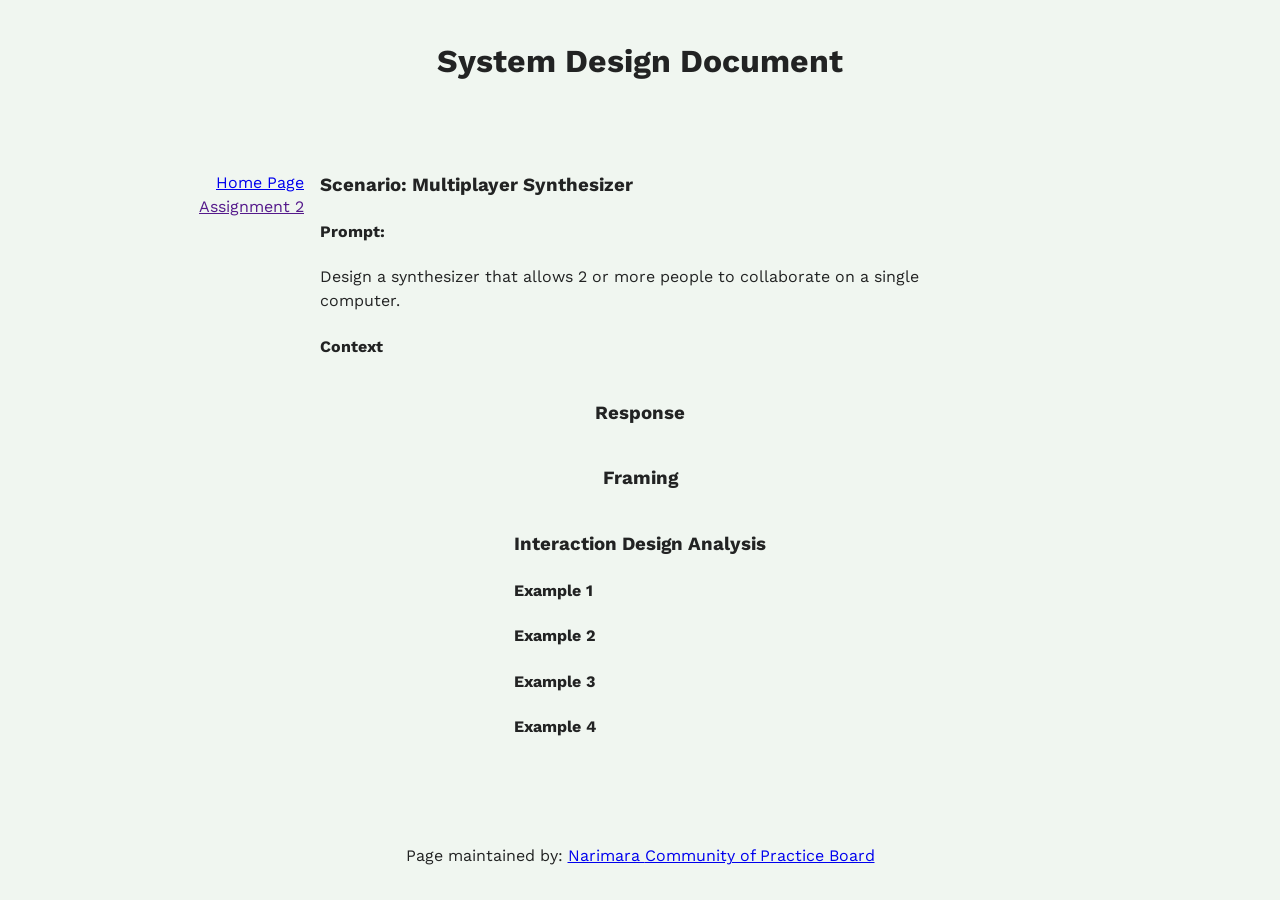
==== assignment1.html @ c4eed2b5 "Added prompt and made some structure changes Added the multiplayer synth prompt and also made a spac" ====
<!doctype html>
<html lang="en">
<head>
    <meta charset="UTF-8">
    <meta name="viewport"
          content="width=device-width, user-scalable=no, initial-scale=1.0, maximum-scale=1.0, minimum-scale=1.0">
    <meta http-equiv="X-UA-Compatible" content="ie=edge">

<!-- !!!!! -->
<!--    change this to refer to your specific page  -->
    <title>Assignment 1</title>

<!-- !!!!! -->
<!--  change this to your preferred icon  -->
    <!-- favicon was sourced from favicon.io but the original graphics are copyright 2020 Twitter, Inc
    and other contributors -->
    <!-- They are licensed under CC-BY 4.0 as linked below -->
    <!-- https://creativecommons.org/licenses/by/4.0/ -->
    <link rel="icon" type="image/png" href="./assets/icons/favicon.ico">

    <link rel="stylesheet" href="reset.css">
    <link rel="stylesheet" href="style.css">
</head>
<body>

    <header>
<!-- !!!!! -->
<!--    change this to your preferred online name  -->
        <h1>System Design Document</h1>
    </header>

    <div class="mainNavContainer">

        <nav>
            <a href="./index.html">Home Page</a>
            <a href="">Assignment 2</a>
        </nav>

        <main>

            <section id="scenario-section">
                <h3 class="firstSectionHeading">Scenario: Multiplayer Synthesizer</h3>

                <h4>Prompt:</h4>
                <p> Design a synthesizer that allows 2 or more people to collaborate on a single computer.</p>

                <h4>Context</h4>
                <p> </p>
            </section>

            <section>
                <h3>Response</h3>
            </section>

            <section>
                <h3>Framing</h3>
            </section>

            <section>
                <h3>Interaction Design Analysis</h3>
                <h4>Example 1</h4>
                <h4>Example 2</h4>
                <h4>Example 3</h4>
                <h4>Example 4</h4>
            </section>
        </main>

        <!-- this is an empty element which helps with spacing -->
        <aside></aside>

    </div>

    <footer>
        <p>
<!-- !!!!! -->
<!--    change this to your preferred online name and update link to refer to your github page  -->
            Page maintained by:
            <a href="https://github.com/narimara" target="_blank">
            Narimara
            </a>
            <a href="https://au.miro.com/app/board/u3jVOf59xnE=/?share_link_id=875955949148">
            Community of Practice Board
            </a>
        </p>
    </footer>
</body>
</html>
---- style.css ----
/*!!!!!*/
/*add in your own font imports here*/
/*remember to update them in the rest of the CSS : eg the body selector*/
@import url('https://fonts.googleapis.com/css2?family=Work+Sans:ital,wght@0,100..900;1,100..900&display=swap');

/*!!!!!*/
/*change out, and/or add colours to the colour scheme*/
:root{
    /* basic 2-bit palette from 1bit Monitor Glow Palette by Polyducks */
    /* https://lospec.com/palette-list/1bit-monitor-glow */
    --colour-1: #222323;
    --colour-2: #f0f6f0;
}

/* this swaps the colour order to account for user's OS dark mode */
/*!!!!!*/
/*remember to update the colours here too to reflect the above changes*/
@media (prefers-color-scheme: dark) {
    :root{
        --colour-1: #f0f6f0;
        --colour-2: #222323;
    }
}


body {
    background-color: var(--colour-2);
    color: var(--colour-1);
    font-family: 'Work Sans', sans-serif;
    line-height: 1.5;
    padding: 1rem;
    display: flex;
    flex-direction: column;
    gap: 1rem;
}

header {
    display: flex;
    justify-content: center;
    margin-block-end: 3rem;
}

.mainNavContainer {
    flex: 1;
    display: flex;
    justify-content: center;
    gap: 1rem;
}

nav {
    display: flex;
    flex-direction: column;
    min-width: fit-content;
    flex: 1;
    align-items: flex-end;
}

main {
    display: flex;
    flex-direction: column;
    align-items: center;
}

section{
    max-width: 80rch;
}


.firstSectionHeading{
    margin-top: 0;
}

aside {
    visibility: hidden;
    flex: 1;
}

footer {
    display: flex;
    justify-content: center;
    margin-block-start: 3rem;
}

/*technique from Kevin Powell*/
/*https://youtu.be/CU8Plk-53RU?si=zMpP0Pfbg1SaXeDB&t=255*/
/*longer post about how this works and the * + * selector*/
/*https://alistapart.com/article/axiomatic-css-and-lobotomized-owls/*/
.prose > * + * {
    margin-block-start: var(--prose-flow, 1em);
}

/* breakpoints from Material Design Spec https://m3.material.io/foundations/layout/breakpoints/overview */
/* while sometimes mobile first is recommended, as we will be focused on desktop, we will start there */

/* assumed base sizing is large (1200–1599px) : desktop  */

/* extra-large breakpoint : desktop, ultrawide monitors */
@media (width > 1600px) {

}

/* expanded breakpoint : phone or tablet in landscape, desktop */
@media (width < 1200px) {
    header {
        margin-block-end: 2rem;
    }
    footer {
        margin-block-start: 2rem;
    }
}
/* medium breakpoint : tablet in portrait */
@media (width < 840px) {
    header {
        margin-block-end: 1rem;
    }
    .mainNavContainer {
        flex-direction: column;
        justify-content: flex-start;
        align-items: center;
    }
    nav {
        flex: 0;
        width: 100%;
        max-width: 80rch;
        justify-content: space-between;
        flex-direction: row;
    }
    main {
        flex: 1;
    }
    aside {
        flex: 0;
    }
    footer {
        margin-block-start: 1rem;
    }
}
/* compact breakpoint : phone in portrait */
@media (width < 600px) {

}
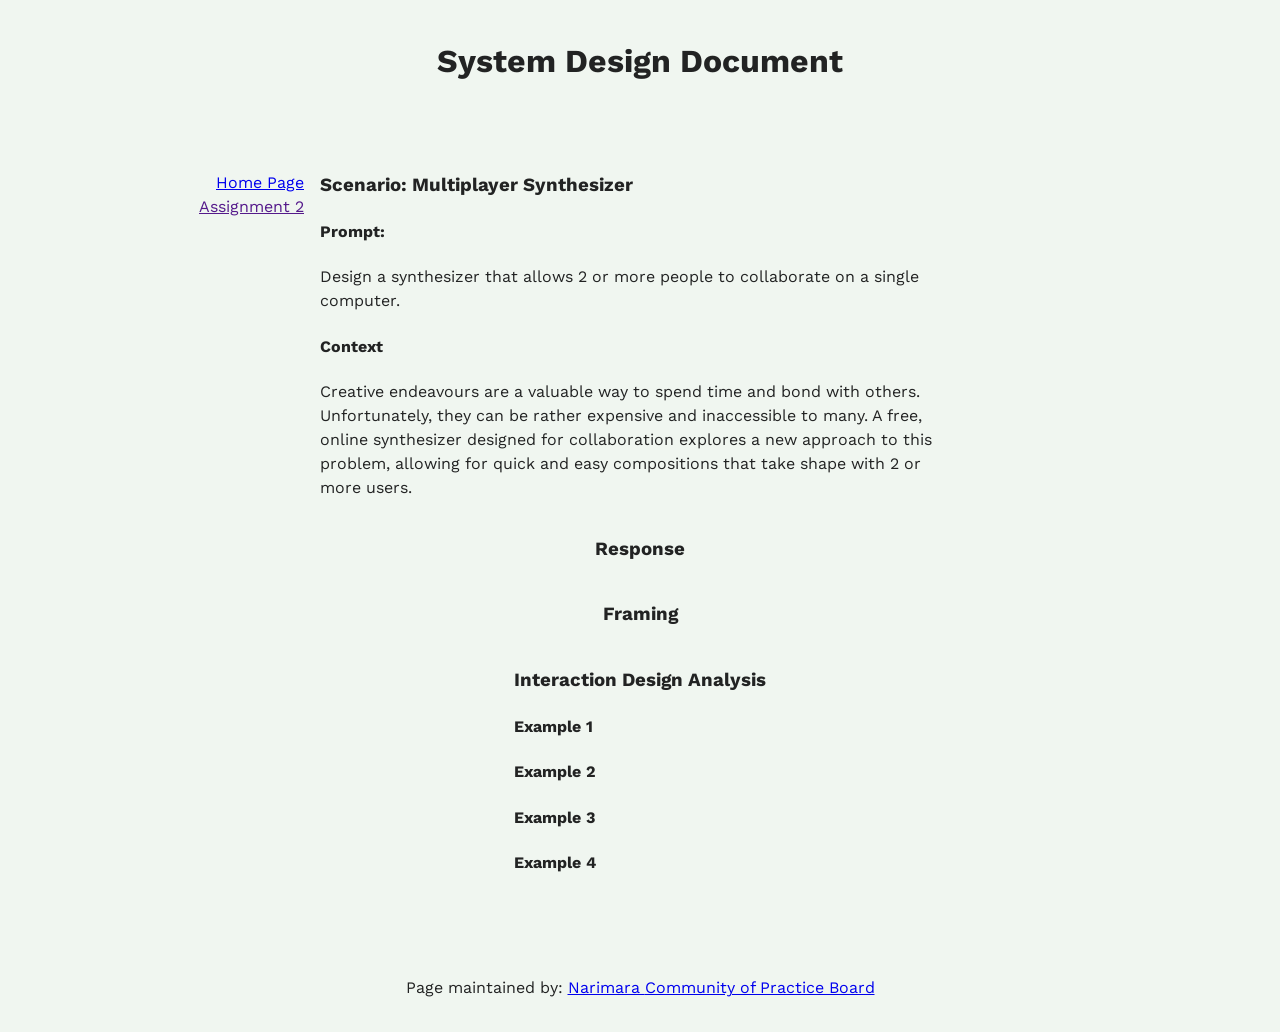
==== commit f10143ee: "added context Added the text for context subheading" ====
--- a/assignment1.html
+++ b/assignment1.html
@@ -45,7 +45,7 @@
                 <p> Design a synthesizer that allows 2 or more people to collaborate on a single computer.</p>
 
                 <h4>Context</h4>
-                <p> </p>
+                <p>Creative endeavours are a valuable way to spend time and bond with others. Unfortunately, they can be rather expensive and inaccessible to many. A free, online synthesizer designed for collaboration explores a new approach to this problem, allowing for quick and easy compositions that take shape with 2 or more users.</p>
             </section>
 
             <section>
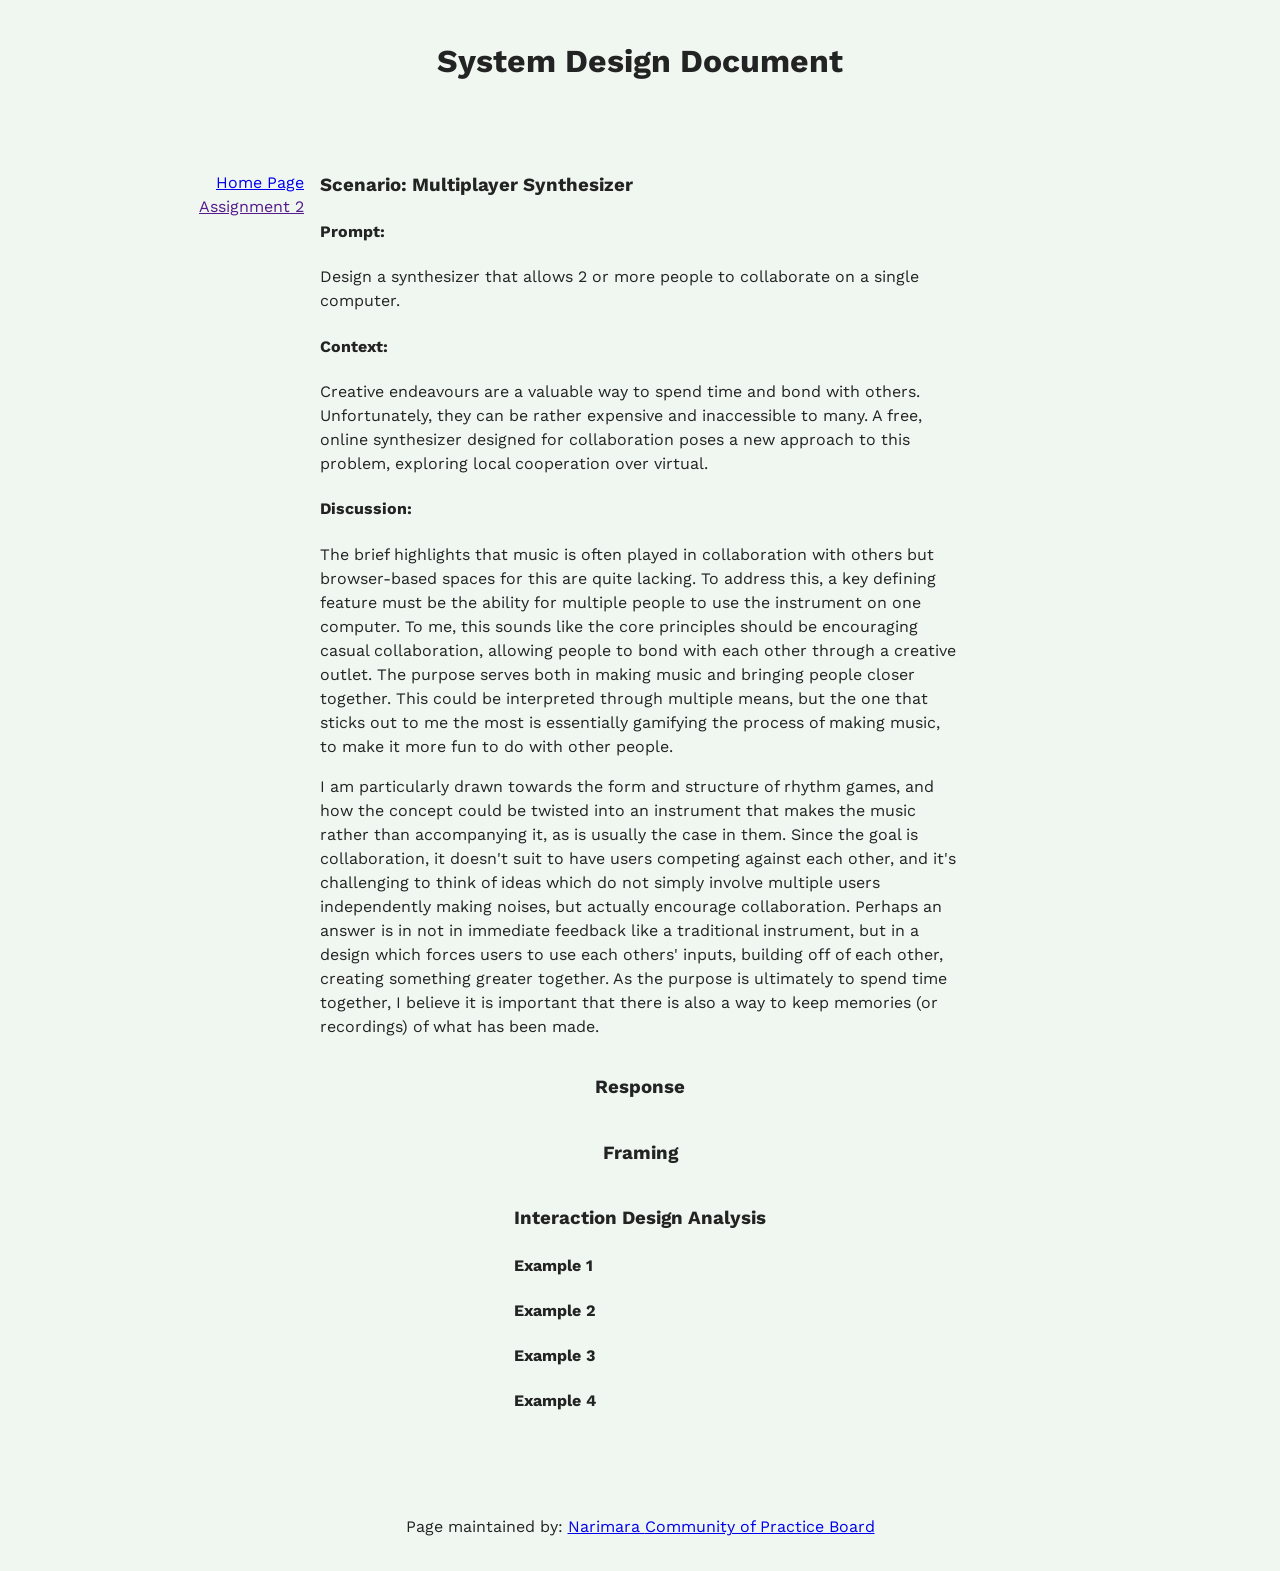
==== commit aa7ea71c: "adding discussion Minor edits to the context, adding the discussion section which follows my thinkin" ====
--- a/assignment1.html
+++ b/assignment1.html
@@ -44,11 +44,24 @@
                 <h4>Prompt:</h4>
                 <p> Design a synthesizer that allows 2 or more people to collaborate on a single computer.</p>
 
-                <h4>Context</h4>
-                <p>Creative endeavours are a valuable way to spend time and bond with others. Unfortunately, they can be rather expensive and inaccessible to many. A free, online synthesizer designed for collaboration explores a new approach to this problem, allowing for quick and easy compositions that take shape with 2 or more users.</p>
+                <h4>Context:</h4>
+                <p>Creative endeavours are a valuable way to spend time and bond with others. Unfortunately, they can be rather expensive and inaccessible to many. A free, online synthesizer designed for collaboration poses a new approach to this problem, exploring local cooperation over virtual.</p>
+
+                <h4>Discussion:</h4>
+                <p>
+                    The brief highlights that music is often played in collaboration with others but browser-based spaces for this are quite lacking. To address this, a key defining feature must be the ability for multiple people to use the instrument on one computer. To me, this sounds like the core principles should be encouraging casual collaboration, allowing people to bond with each other through a creative outlet. The purpose serves both in making music and bringing people closer together. This could be interpreted through multiple means, but the one that sticks out to me the most is essentially gamifying the process of making music, to make it more fun to do with other people.
+                </p>
+
+                <p>
+                    I am particularly drawn towards the form and structure of rhythm games, and how the concept could be twisted into an instrument that makes the music rather than accompanying it, as is usually the case in them. Since the goal is collaboration, it doesn't suit to have users competing against each other, and it's challenging to think of ideas which do not simply involve multiple users independently making noises, but actually encourage collaboration. Perhaps an answer is in not in immediate feedback like a traditional instrument, but in a design which forces users to use each others' inputs, building off of each other, creating something greater together. As the purpose is ultimately to spend time together, I believe it is important that there is also a way to keep memories (or recordings) of what has been made.
+                </p>
+
+                <p>
+                    
+                </p>
             </section>
 
-            <section>
+
                 <h3>Response</h3>
             </section>
 
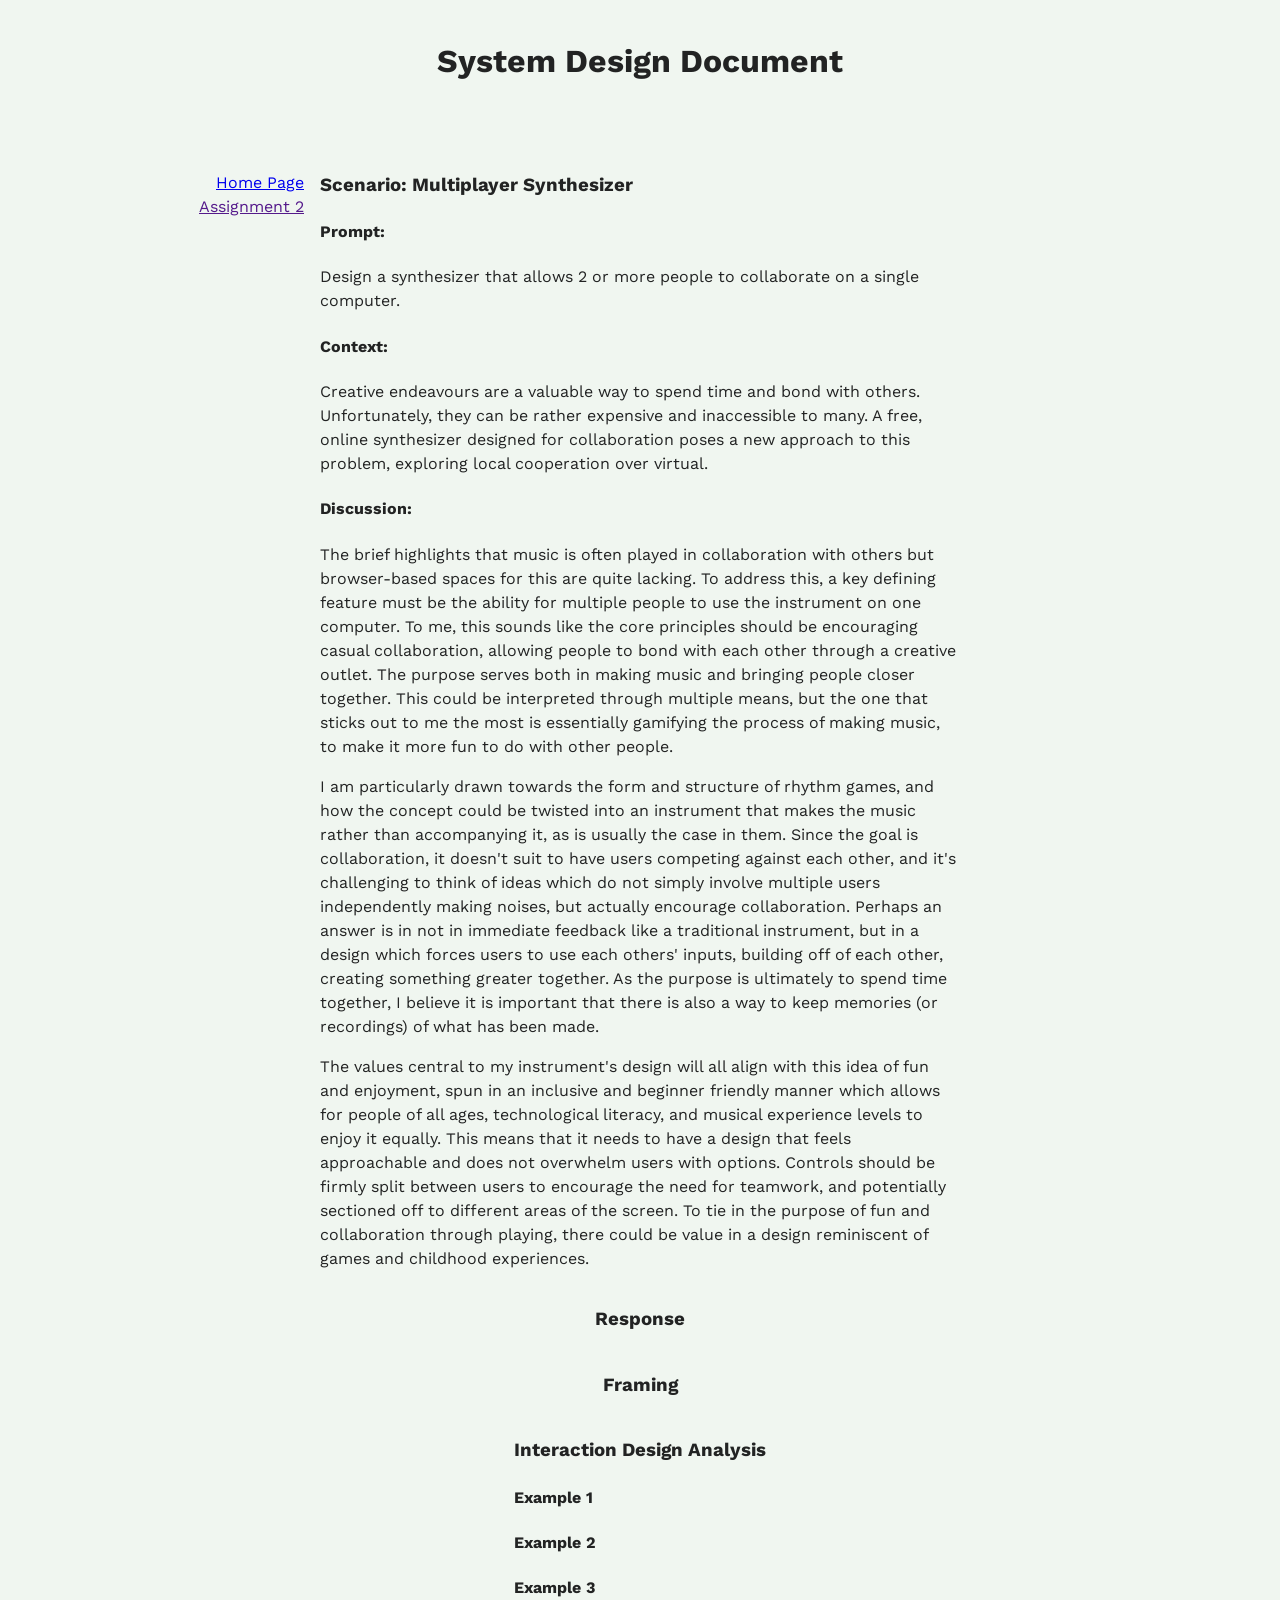
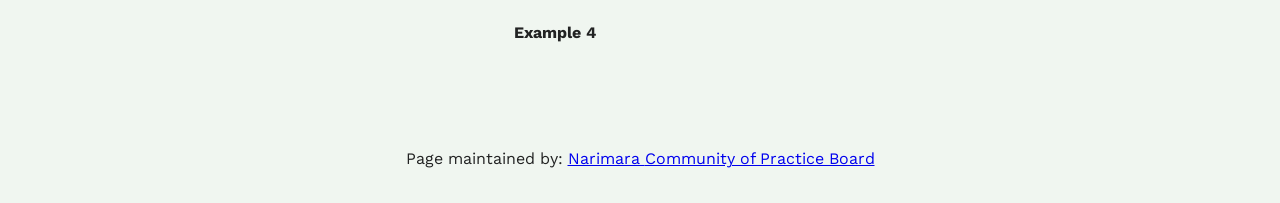
==== commit e2246687: "Completed discussion section Added considerations for framing in the context of building the instrum" ====
--- a/assignment1.html
+++ b/assignment1.html
@@ -55,9 +55,9 @@
                 <p>
                     I am particularly drawn towards the form and structure of rhythm games, and how the concept could be twisted into an instrument that makes the music rather than accompanying it, as is usually the case in them. Since the goal is collaboration, it doesn't suit to have users competing against each other, and it's challenging to think of ideas which do not simply involve multiple users independently making noises, but actually encourage collaboration. Perhaps an answer is in not in immediate feedback like a traditional instrument, but in a design which forces users to use each others' inputs, building off of each other, creating something greater together. As the purpose is ultimately to spend time together, I believe it is important that there is also a way to keep memories (or recordings) of what has been made.
                 </p>
+                    The values central to my instrument's design will all align with this idea of fun and enjoyment, spun in an inclusive and beginner friendly manner which allows for people of all ages, technological literacy, and musical experience levels to enjoy it equally. This means that it needs to have a design that feels approachable and does not overwhelm users with options. Controls should be firmly split between users to encourage the need for teamwork, and potentially sectioned off to different areas of the screen. To tie in the purpose of fun and collaboration through playing, there could be value in a design reminiscent of games and childhood experiences.
+                <p>
 
-                <p>
-                    
                 </p>
             </section>
 
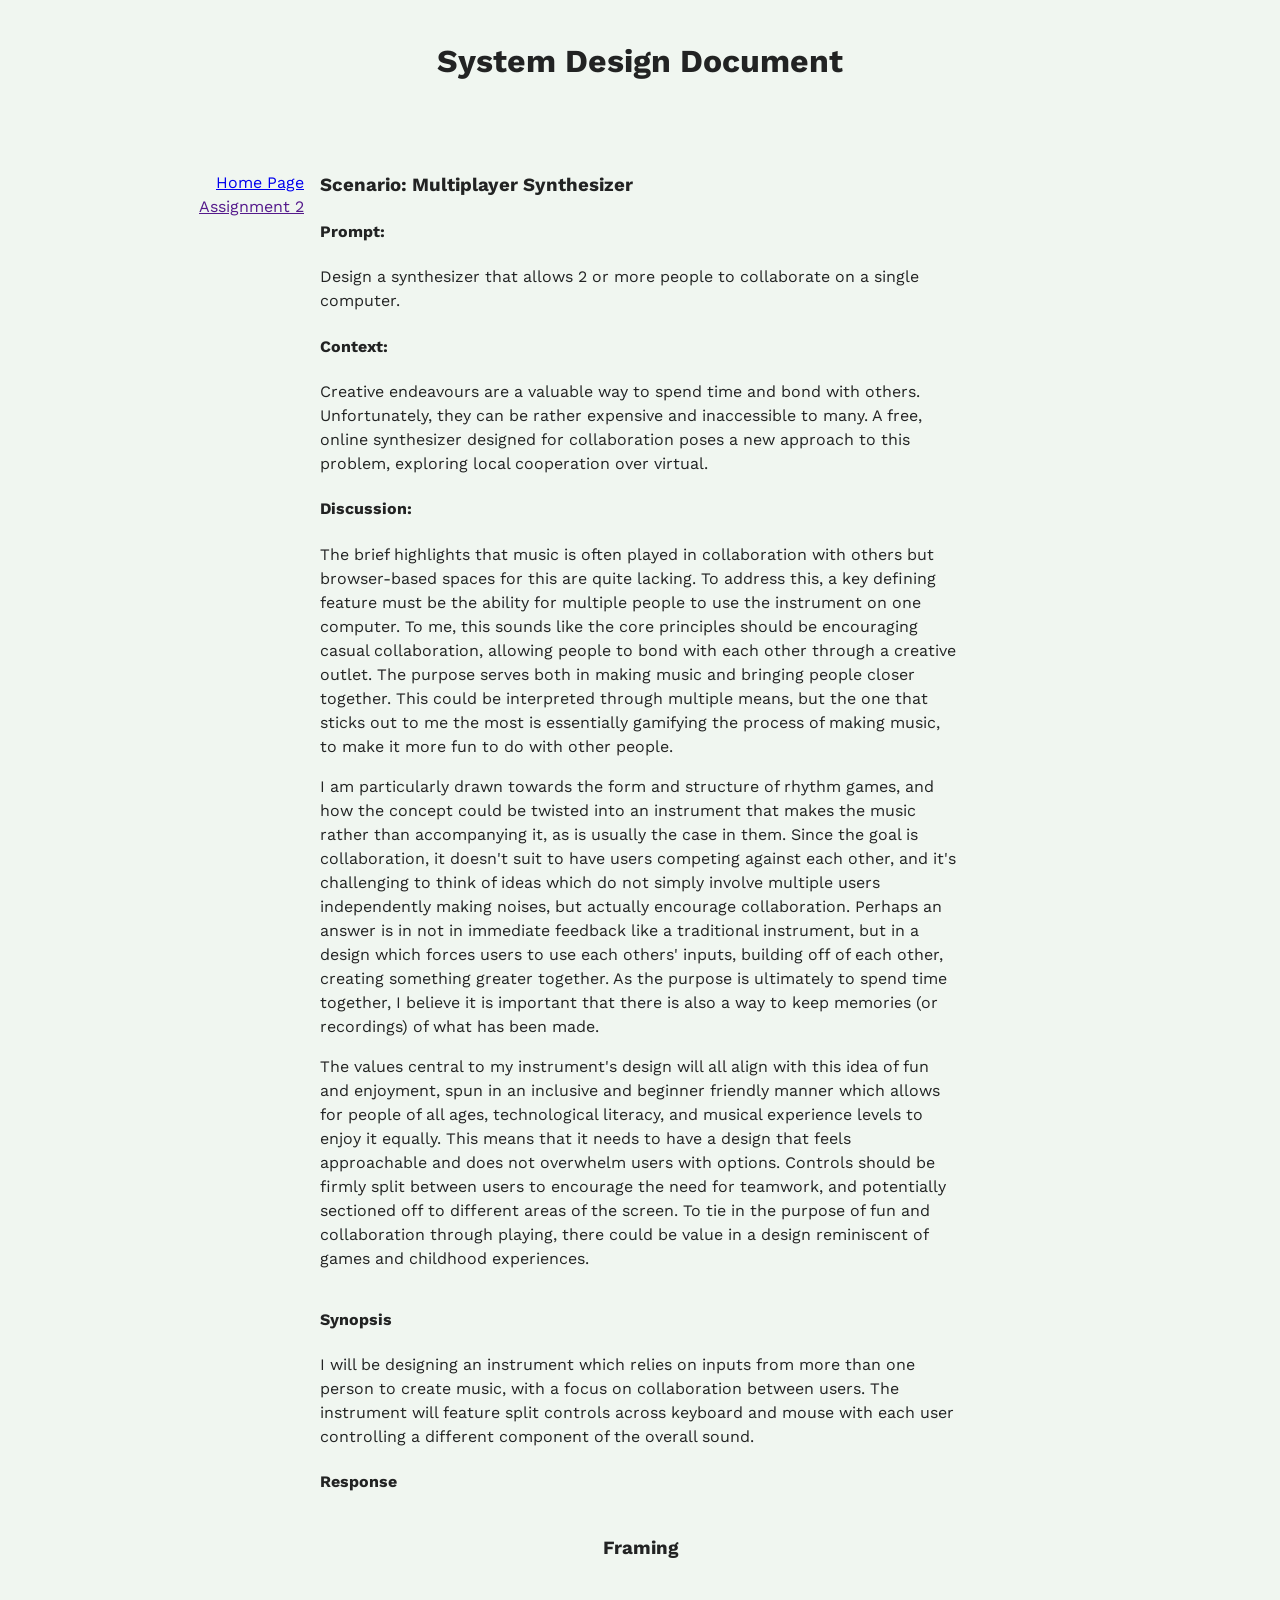
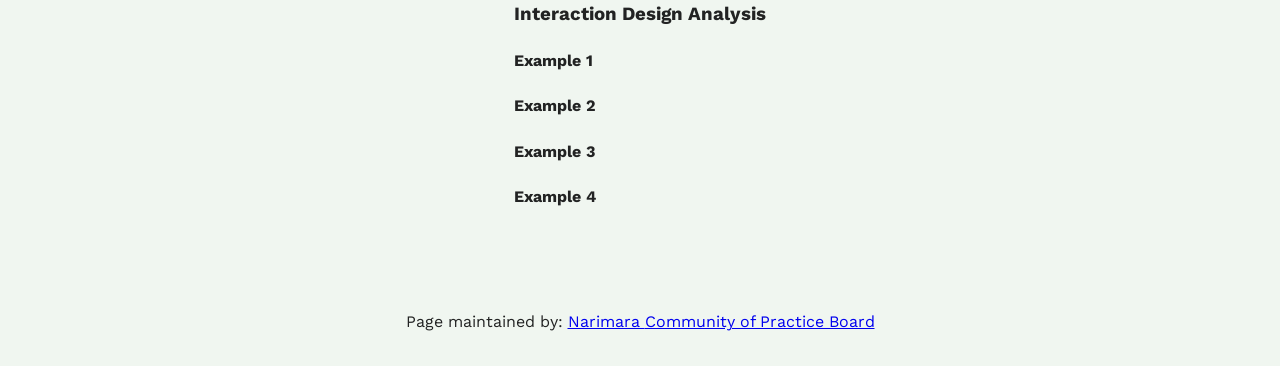
==== commit 6fc0e056: "Added synopsis Added sections for synopsis and response to work and purpose. Filled in the synopsis" ====
--- a/assignment1.html
+++ b/assignment1.html
@@ -55,14 +55,27 @@
                 <p>
                     I am particularly drawn towards the form and structure of rhythm games, and how the concept could be twisted into an instrument that makes the music rather than accompanying it, as is usually the case in them. Since the goal is collaboration, it doesn't suit to have users competing against each other, and it's challenging to think of ideas which do not simply involve multiple users independently making noises, but actually encourage collaboration. Perhaps an answer is in not in immediate feedback like a traditional instrument, but in a design which forces users to use each others' inputs, building off of each other, creating something greater together. As the purpose is ultimately to spend time together, I believe it is important that there is also a way to keep memories (or recordings) of what has been made.
                 </p>
+
+                <p>
                     The values central to my instrument's design will all align with this idea of fun and enjoyment, spun in an inclusive and beginner friendly manner which allows for people of all ages, technological literacy, and musical experience levels to enjoy it equally. This means that it needs to have a design that feels approachable and does not overwhelm users with options. Controls should be firmly split between users to encourage the need for teamwork, and potentially sectioned off to different areas of the screen. To tie in the purpose of fun and collaboration through playing, there could be value in a design reminiscent of games and childhood experiences.
+                </p>
+
+            </section>
+
+            <section>
+                <h4>Synopsis</h4>
+
+                <p>
+                    I will be designing an instrument which relies on inputs from more than one person to create music, with a focus on collaboration between users. The instrument will feature split controls across keyboard and mouse with each user controlling a different component of the overall sound.
+                </p>
+
+                <h4>Response</h4>
+
                 <p>
 
                 </p>
-            </section>
 
 
-                <h3>Response</h3>
             </section>
 
             <section>
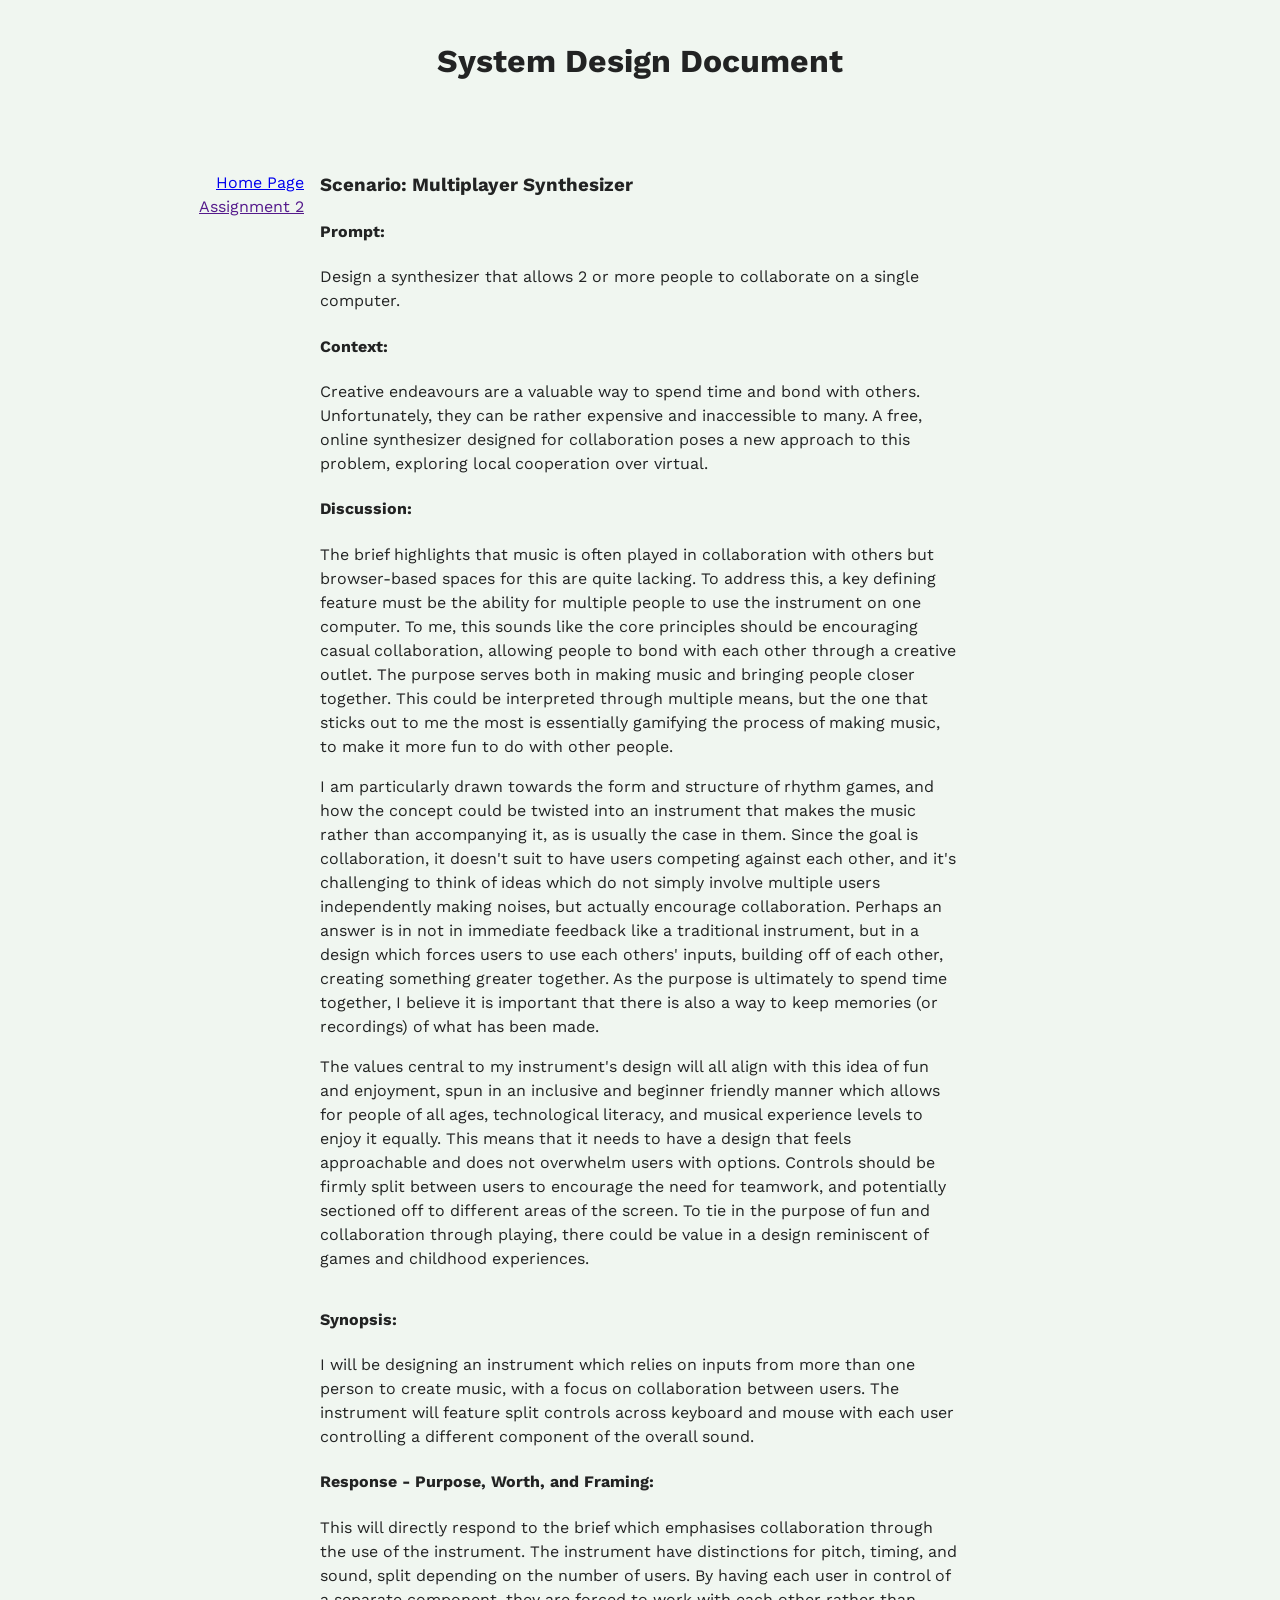
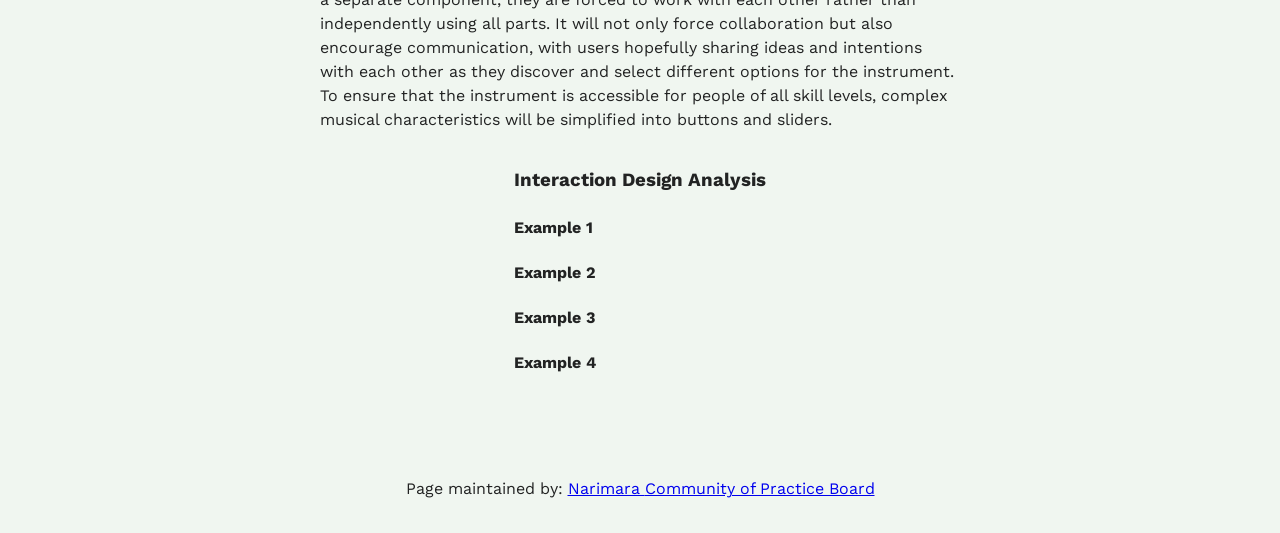
==== commit 26615054: "Added response to the brief Elaborated on purpose, worth and framing in a new section. Made minor re" ====
--- a/assignment1.html
+++ b/assignment1.html
@@ -59,27 +59,19 @@
                 <p>
                     The values central to my instrument's design will all align with this idea of fun and enjoyment, spun in an inclusive and beginner friendly manner which allows for people of all ages, technological literacy, and musical experience levels to enjoy it equally. This means that it needs to have a design that feels approachable and does not overwhelm users with options. Controls should be firmly split between users to encourage the need for teamwork, and potentially sectioned off to different areas of the screen. To tie in the purpose of fun and collaboration through playing, there could be value in a design reminiscent of games and childhood experiences.
                 </p>
-
             </section>
 
             <section>
-                <h4>Synopsis</h4>
-
+                <h4>Synopsis:</h4>
                 <p>
                     I will be designing an instrument which relies on inputs from more than one person to create music, with a focus on collaboration between users. The instrument will feature split controls across keyboard and mouse with each user controlling a different component of the overall sound.
                 </p>
 
-                <h4>Response</h4>
-
+                <h4>Response - Purpose, Worth, and Framing:</h4>
                 <p>
-
+                    This will directly respond to the brief which emphasises collaboration through the use of the instrument. The instrument have distinctions for pitch, timing, and sound, split depending on the number of users. By having each user in control of a separate component, they are forced to work with each other rather than independently using all parts. It will not only force collaboration but also encourage communication, with users hopefully sharing ideas and intentions with each other as they discover and select different options for the instrument. To ensure that the instrument is accessible for people of all skill levels, complex musical characteristics will be simplified into buttons and sliders.
                 </p>
 
-
-            </section>
-
-            <section>
-                <h3>Framing</h3>
             </section>
 
             <section>
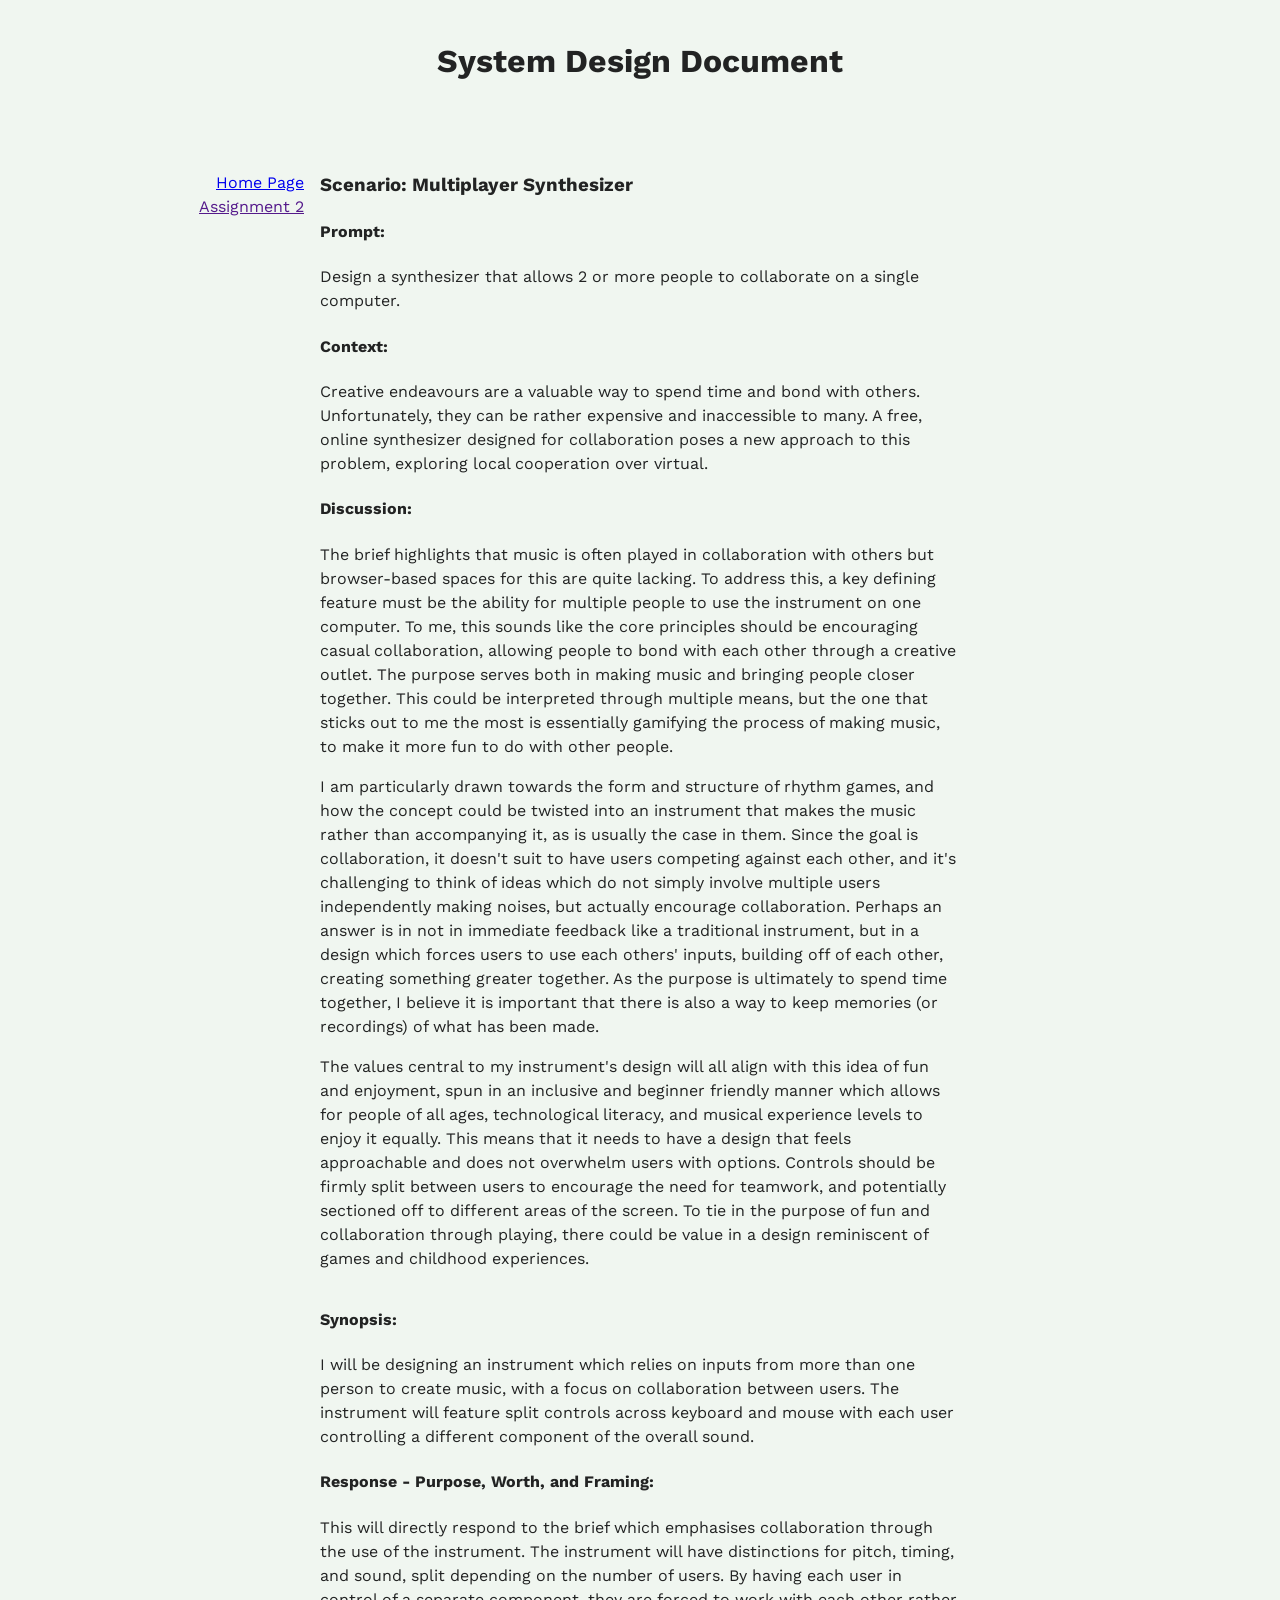
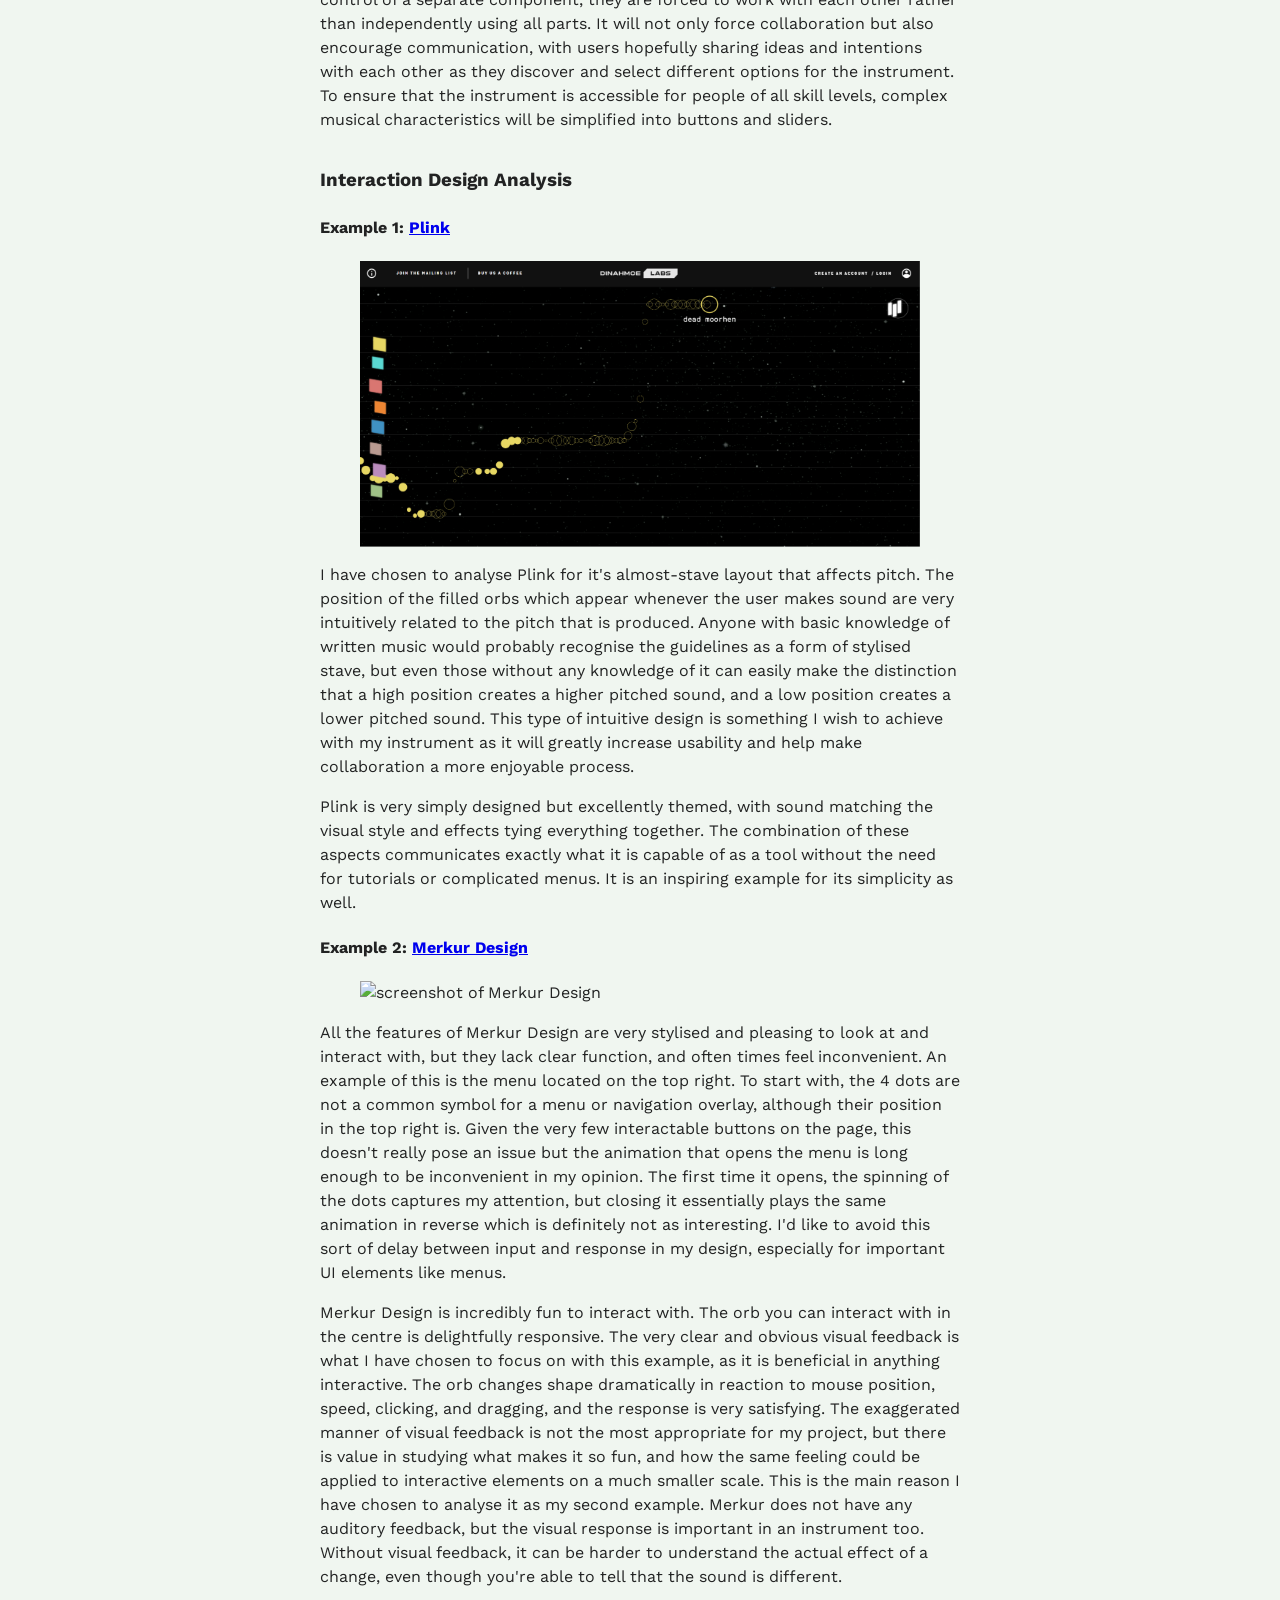
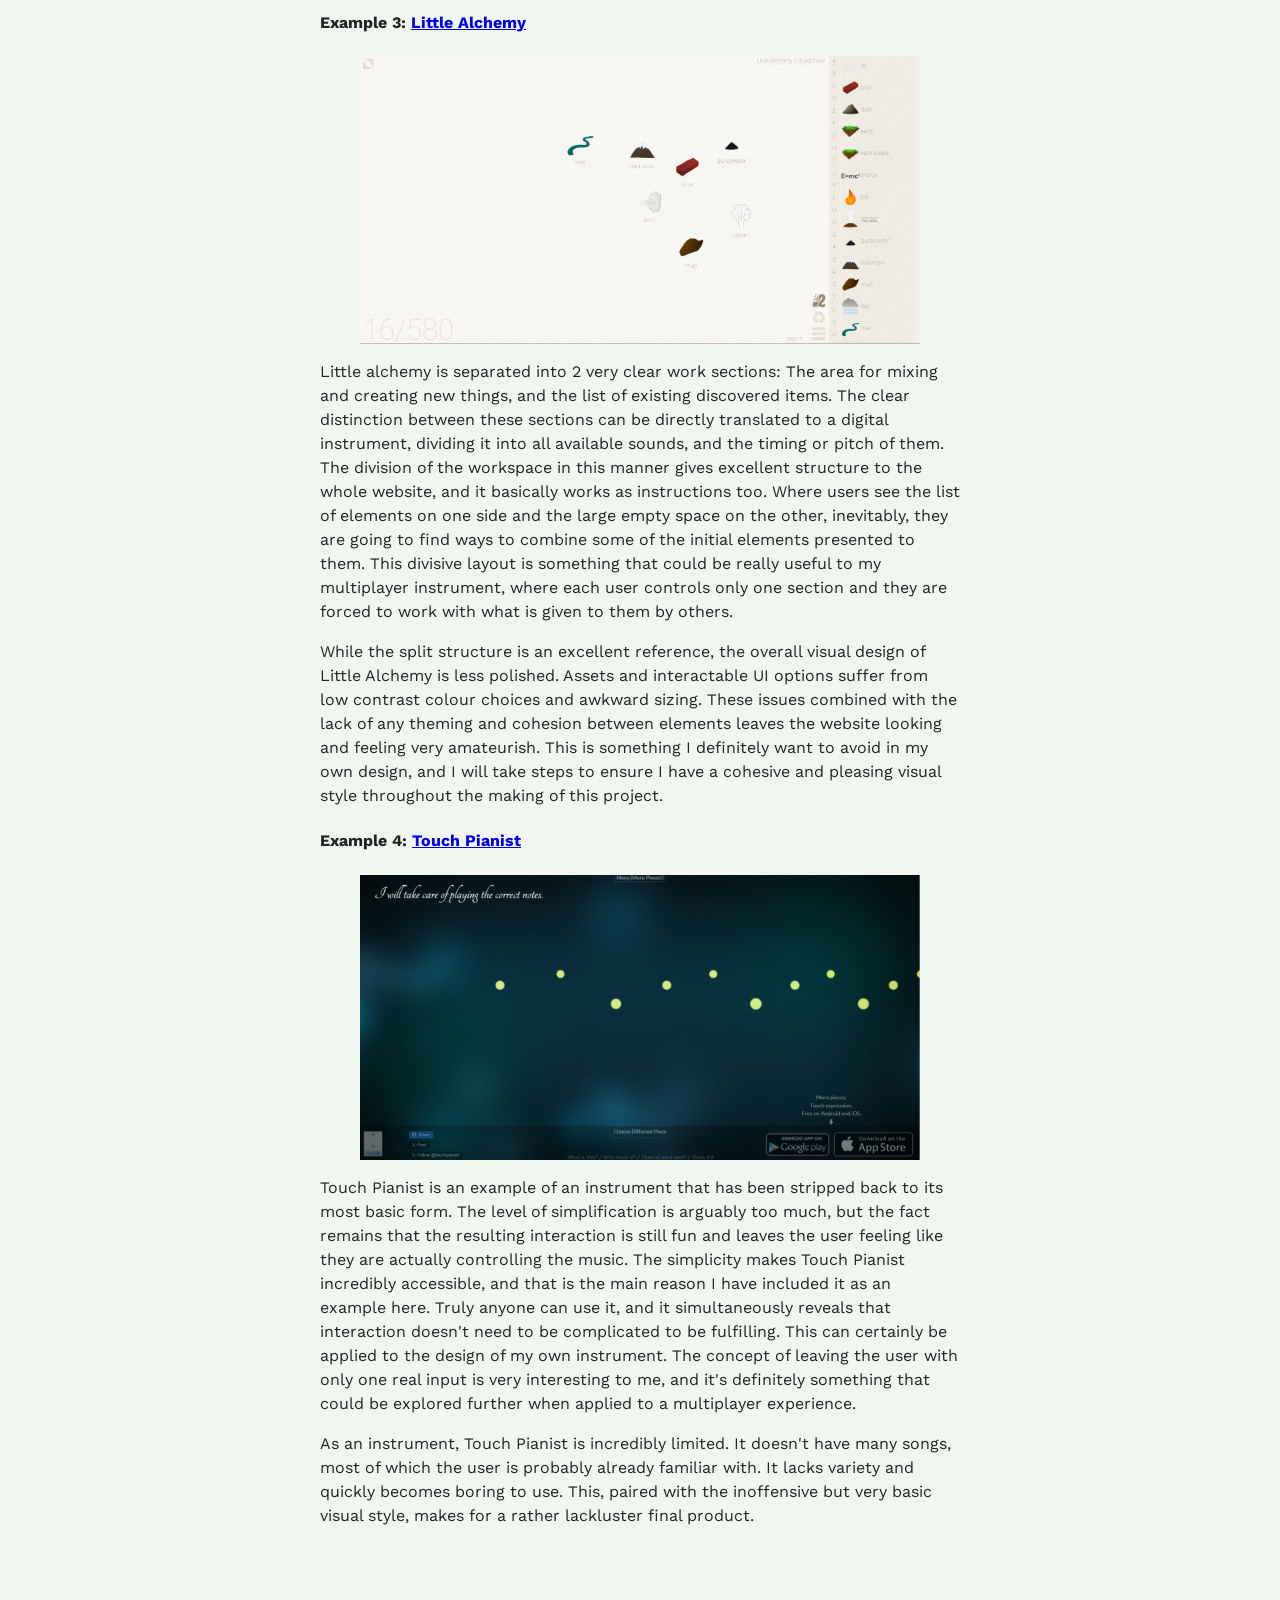
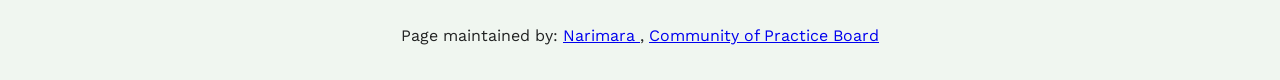
==== commit 0e2f305b: "Added 4 examples of interaction design Added all 4 images and analysed each one. Included hyperlinks" ====
--- a/assignment1.html
+++ b/assignment1.html
@@ -69,18 +69,83 @@
 
                 <h4>Response - Purpose, Worth, and Framing:</h4>
                 <p>
-                    This will directly respond to the brief which emphasises collaboration through the use of the instrument. The instrument have distinctions for pitch, timing, and sound, split depending on the number of users. By having each user in control of a separate component, they are forced to work with each other rather than independently using all parts. It will not only force collaboration but also encourage communication, with users hopefully sharing ideas and intentions with each other as they discover and select different options for the instrument. To ensure that the instrument is accessible for people of all skill levels, complex musical characteristics will be simplified into buttons and sliders.
+                    This will directly respond to the brief which emphasises collaboration through the use of the instrument. The instrument will have distinctions for pitch, timing, and sound, split depending on the number of users. By having each user in control of a separate component, they are forced to work with each other rather than independently using all parts. It will not only force collaboration but also encourage communication, with users hopefully sharing ideas and intentions with each other as they discover and select different options for the instrument. To ensure that the instrument is accessible for people of all skill levels, complex musical characteristics will be simplified into buttons and sliders.
                 </p>
-
             </section>
 
             <section>
                 <h3>Interaction Design Analysis</h3>
-                <h4>Example 1</h4>
-                <h4>Example 2</h4>
-                <h4>Example 3</h4>
-                <h4>Example 4</h4>
+                <h4>
+                    Example 1:
+                    <a href="https://dinahmoelabs.com/plink/" target="_blank">Plink</a>
+                </h4>
+
+                <figure>
+                    <img src="assets/Plink.png" alt="screenshot of Plink UI"/></img>
+                </figure>
+
+                <p>
+                    I have chosen to analyse Plink for it's almost-stave layout that affects pitch. The position of the filled orbs which appear whenever the user makes sound are very intuitively related to the pitch that is produced. Anyone with basic knowledge of written music would probably recognise the guidelines as a form of stylised stave, but even those without any knowledge of it can easily make the distinction that a high position creates a higher pitched sound, and a low position creates a lower pitched sound. This type of intuitive design is something I wish to achieve with my instrument as it will greatly increase usability and help make collaboration a more enjoyable process.
+                </p>
+                <p>
+                    Plink is very simply designed but excellently themed, with sound matching the visual style and effects tying everything together. The combination of these aspects communicates exactly what it is capable of as a tool without the need for tutorials or complicated menus. It is an inspiring example for its simplicity as well.
+                </p>
+
+
+                <h4>
+                    Example 2:
+                    <a href="https://merkurdesign.com/" target="_blank">Merkur Design</a>
+                </h4>
+
+                <figure>
+                    <img src="assets/MerkurDesign.png" alt="screenshot of Merkur Design"/></img>
+                </figure>
+
+                <p>
+                    All the features of Merkur Design are very stylised and pleasing to look at and interact with, but they lack clear function, and often times feel inconvenient. An example of this is the menu located on the top right. To start with, the 4 dots are not a common symbol for a menu or navigation overlay, although their position in the top right is. Given the very few interactable buttons on the page, this doesn't really pose an issue but the animation that opens the menu is long enough to be inconvenient in my opinion. The first time it opens, the spinning of the dots captures my attention, but closing it essentially plays the same animation in reverse which is definitely not as interesting. I'd like to avoid this sort of delay between input and response in my design, especially for important UI elements like menus.
+                </p>
+                <p>
+                    Merkur Design is incredibly fun to interact with. The orb you can interact with in the centre is delightfully responsive. The very clear and obvious visual feedback is what I have chosen to focus on with this example, as it is beneficial in anything interactive. The orb changes shape dramatically in reaction to mouse position, speed, clicking, and dragging, and the response is very satisfying. The exaggerated manner of visual feedback is not the most appropriate for my project, but there is value in studying what makes it so fun, and how the same feeling could be applied to interactive elements on a much smaller scale. This is the main reason I have chosen to analyse it as my second example. Merkur does not have any auditory feedback, but the visual response is important in an instrument too. Without visual feedback, it can be harder to understand the actual effect of a change, even though you're able to tell that the sound is different.
+
+                </p>
+
+
+                <h4>
+                    Example 3:
+                    <a href="https://littlealchemy.com/" target="_blank">Little Alchemy</a>
+                </h4>
+
+                <figure>
+                    <img src="assets/Littlealchemy.png" alt="screenshot of Little Alchemy"/></img>
+                </figure>
+
+                <p>
+                    Little alchemy is separated into 2 very clear work sections: The area for mixing and creating new things, and the list of existing discovered items. The clear distinction between these sections can be directly translated to a digital instrument, dividing it into all available sounds, and the timing or pitch of them. The division of the workspace in this manner gives excellent structure to the whole website, and it basically works as instructions too. Where users see the list of elements on one side and the large empty space on the other, inevitably, they are going to find ways to combine some of the initial elements presented to them. This divisive layout is something that could be really useful to my multiplayer instrument, where each user controls only one section and they are forced to work with what is given to them by others.
+                </p>
+
+                <p>
+                    While the split structure is an excellent reference, the overall visual design of Little Alchemy is less polished. Assets and interactable UI options suffer from low contrast colour choices and awkward sizing. These issues combined with the lack of any theming and cohesion between elements leaves the website looking and feeling very amateurish. This is something I definitely want to avoid in my own design, and I will take steps to ensure I have a cohesive and pleasing visual style throughout the making of this project.
+                </p>
+
+
+                <h4>
+                    Example 4:
+                    <a href="https://touchpianist.com/" target="_blank">Touch Pianist</a>
+                </h4>
+
+                <figure>
+                    <img src="assets/Touchpianist.png" alt="screenshot of Touch Pianist"/></img>
+                </figure>
+
+                <p>
+                    Touch Pianist is an example of an instrument that has been stripped back to its most basic form. The level of simplification is arguably too much, but the fact remains that the resulting interaction is still fun and leaves the user feeling like they are actually controlling the music. The simplicity makes Touch Pianist incredibly accessible, and that is the main reason I have included it as an example here. Truly anyone can use it, and it simultaneously reveals that interaction doesn't need to be complicated to be fulfilling. This can certainly be applied to the design of my own instrument. The concept of leaving the user with only one real input is very interesting to me, and it's definitely something that could be explored further when applied to a multiplayer experience.
+                </p>
+
+                <p>
+                    As an instrument, Touch Pianist is incredibly limited. It doesn't have many songs, most of which the user is probably already familiar with. It lacks variety and quickly becomes boring to use. This, paired with the inoffensive but very basic visual style, makes for a rather lackluster final product.
+                </p>
             </section>
+
         </main>
 
         <!-- this is an empty element which helps with spacing -->
@@ -96,8 +161,9 @@
             <a href="https://github.com/narimara" target="_blank">
             Narimara
             </a>
+            ,
             <a href="https://au.miro.com/app/board/u3jVOf59xnE=/?share_link_id=875955949148">
-            Community of Practice Board
+                        Community of Practice Board
             </a>
         </p>
     </footer>
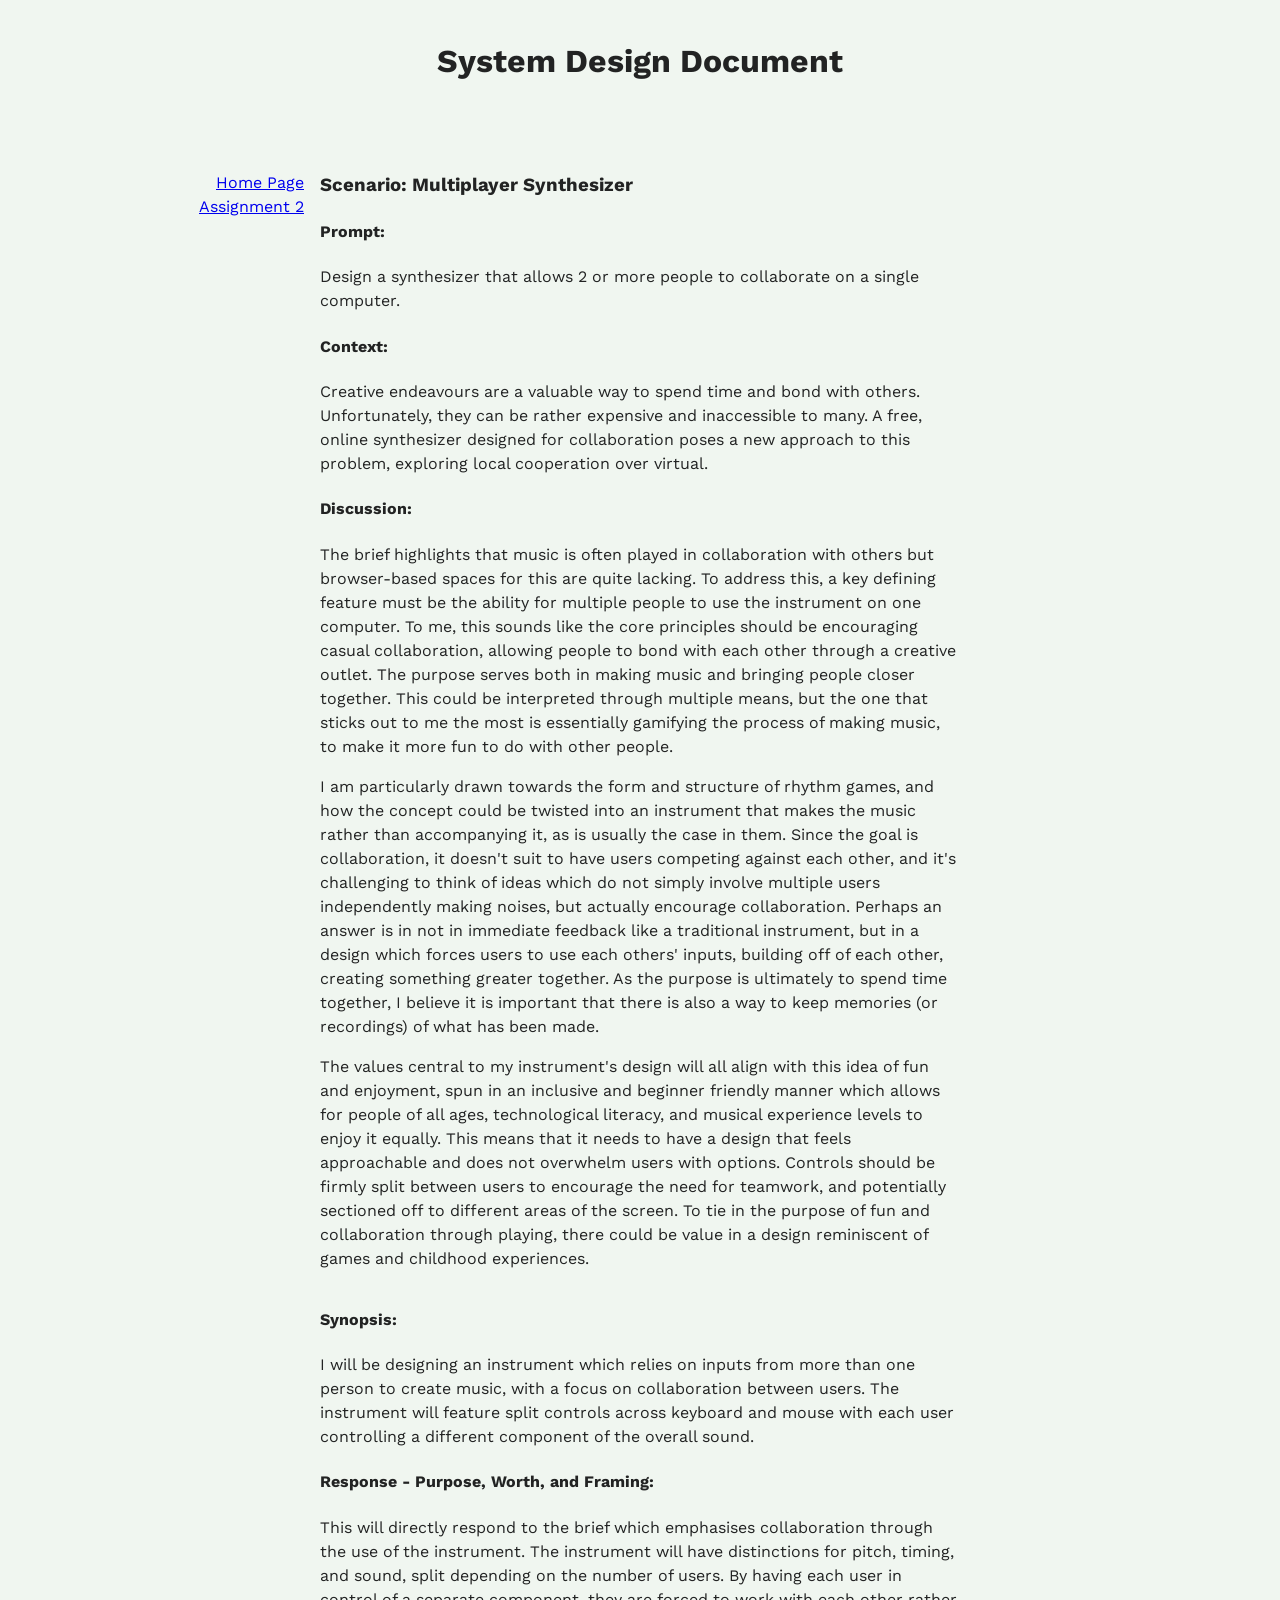
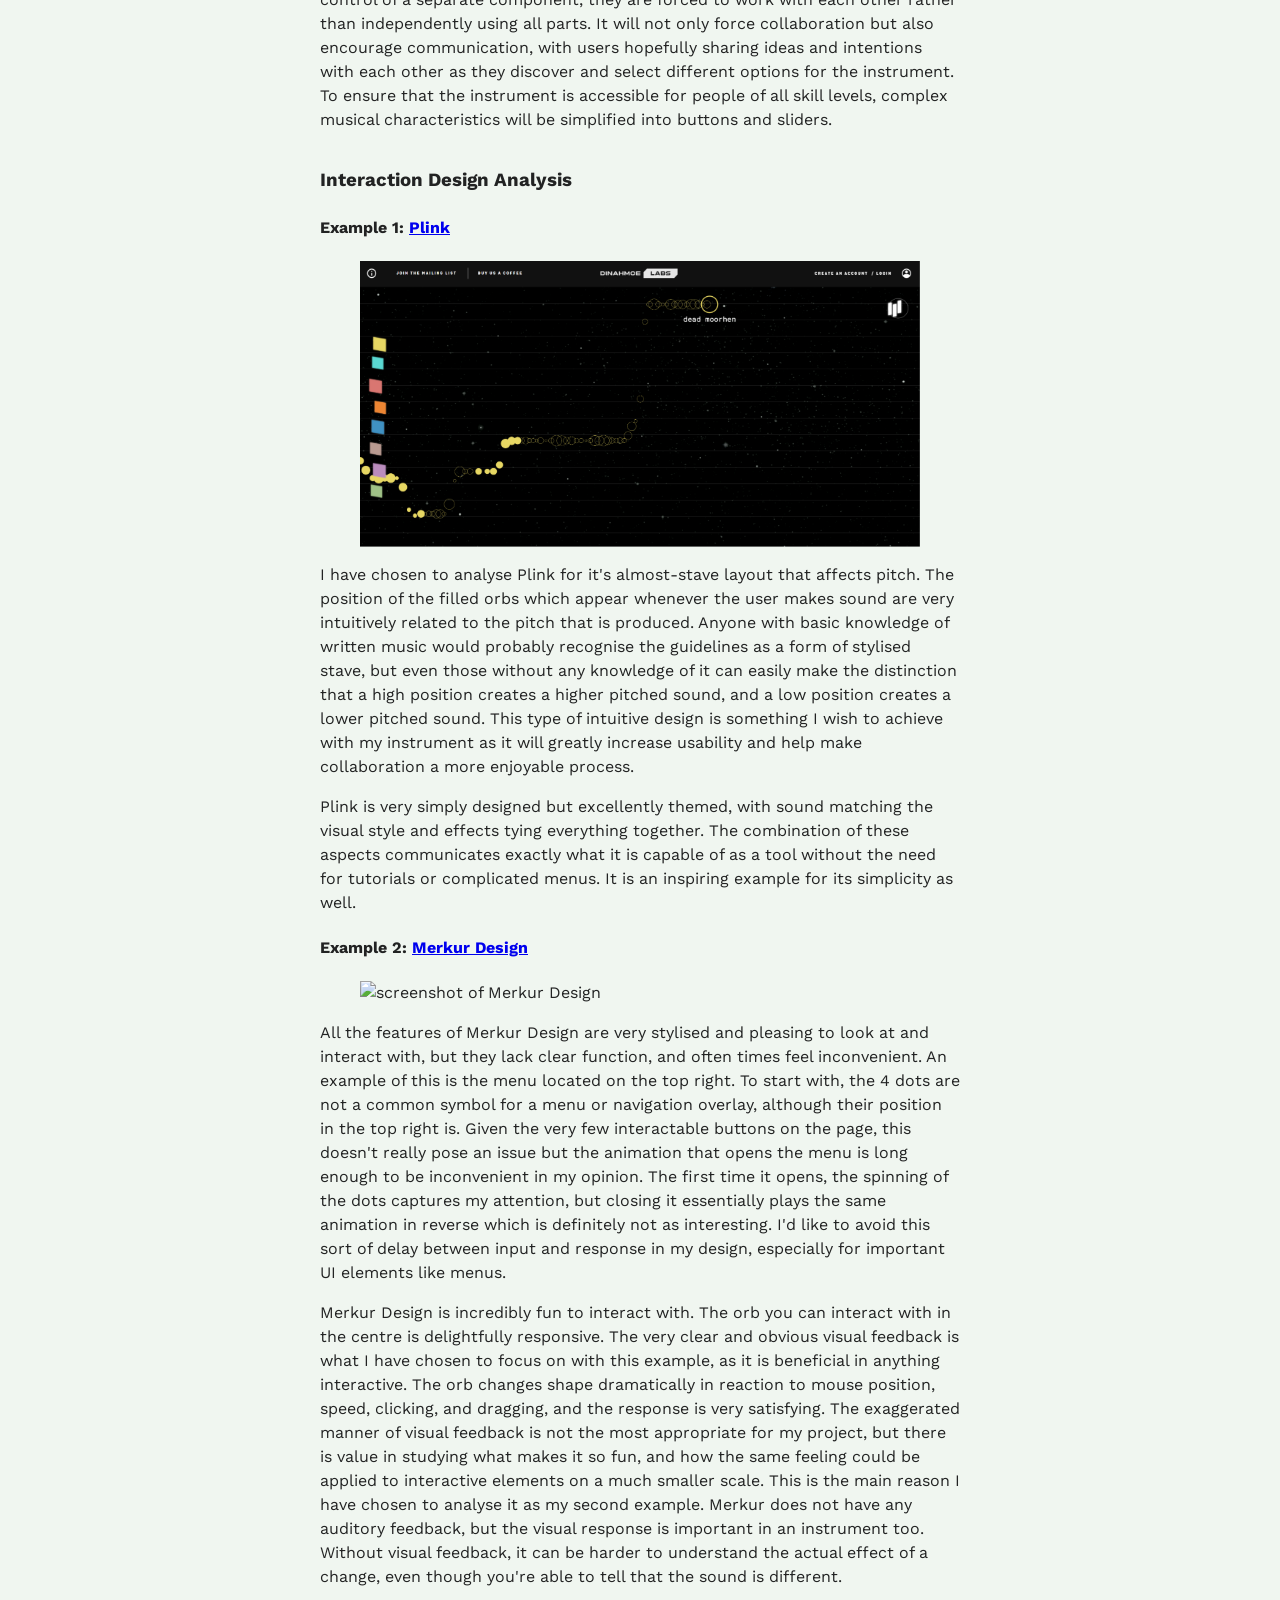
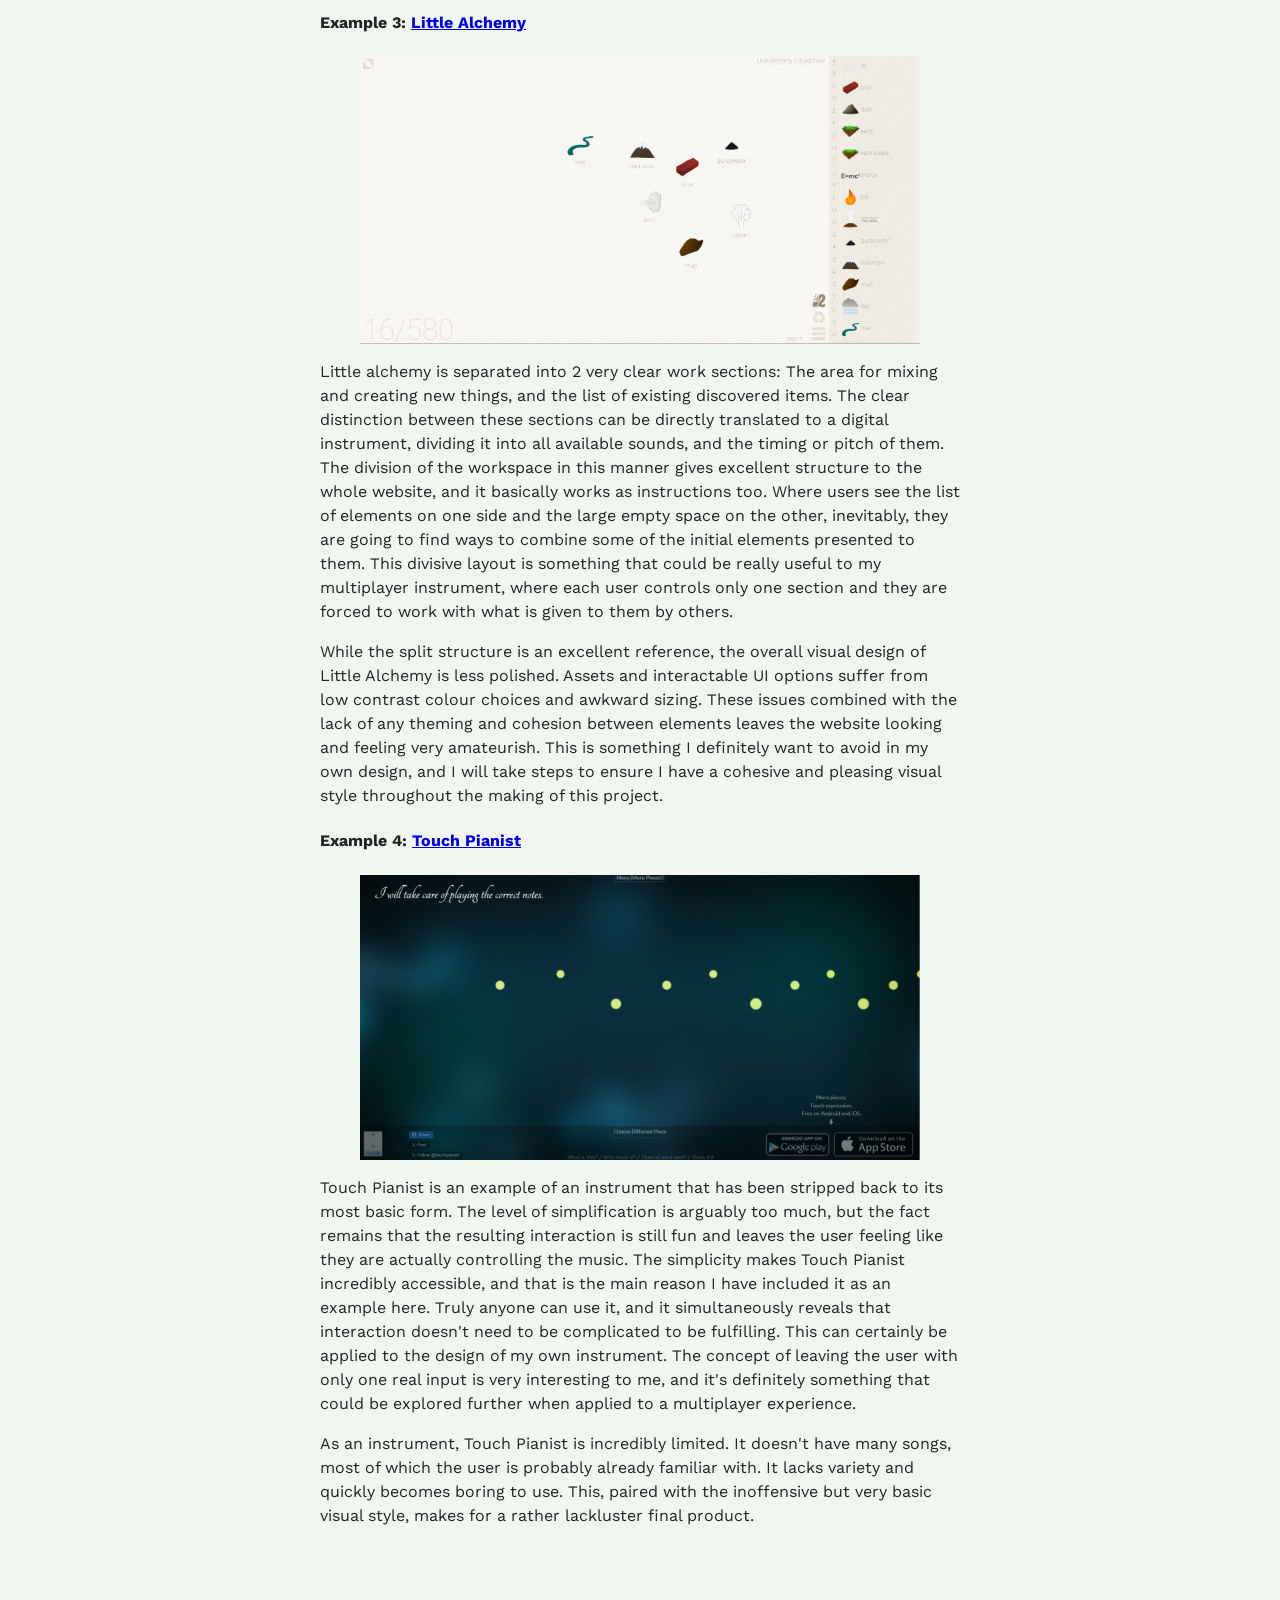
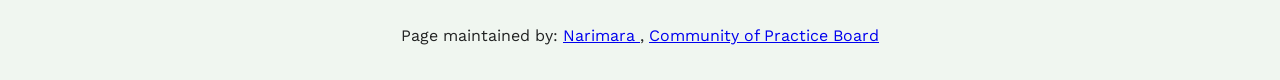
==== commit 3f9c2cb8: "added assignment 2 added assingmnet 2 page with all prototype links and descriptions" ====
--- a/assignment1.html
+++ b/assignment1.html
@@ -33,7 +33,7 @@
 
         <nav>
             <a href="./index.html">Home Page</a>
-            <a href="">Assignment 2</a>
+            <a href="./assignment2.html">Assignment 2</a>
         </nav>
 
         <main>
